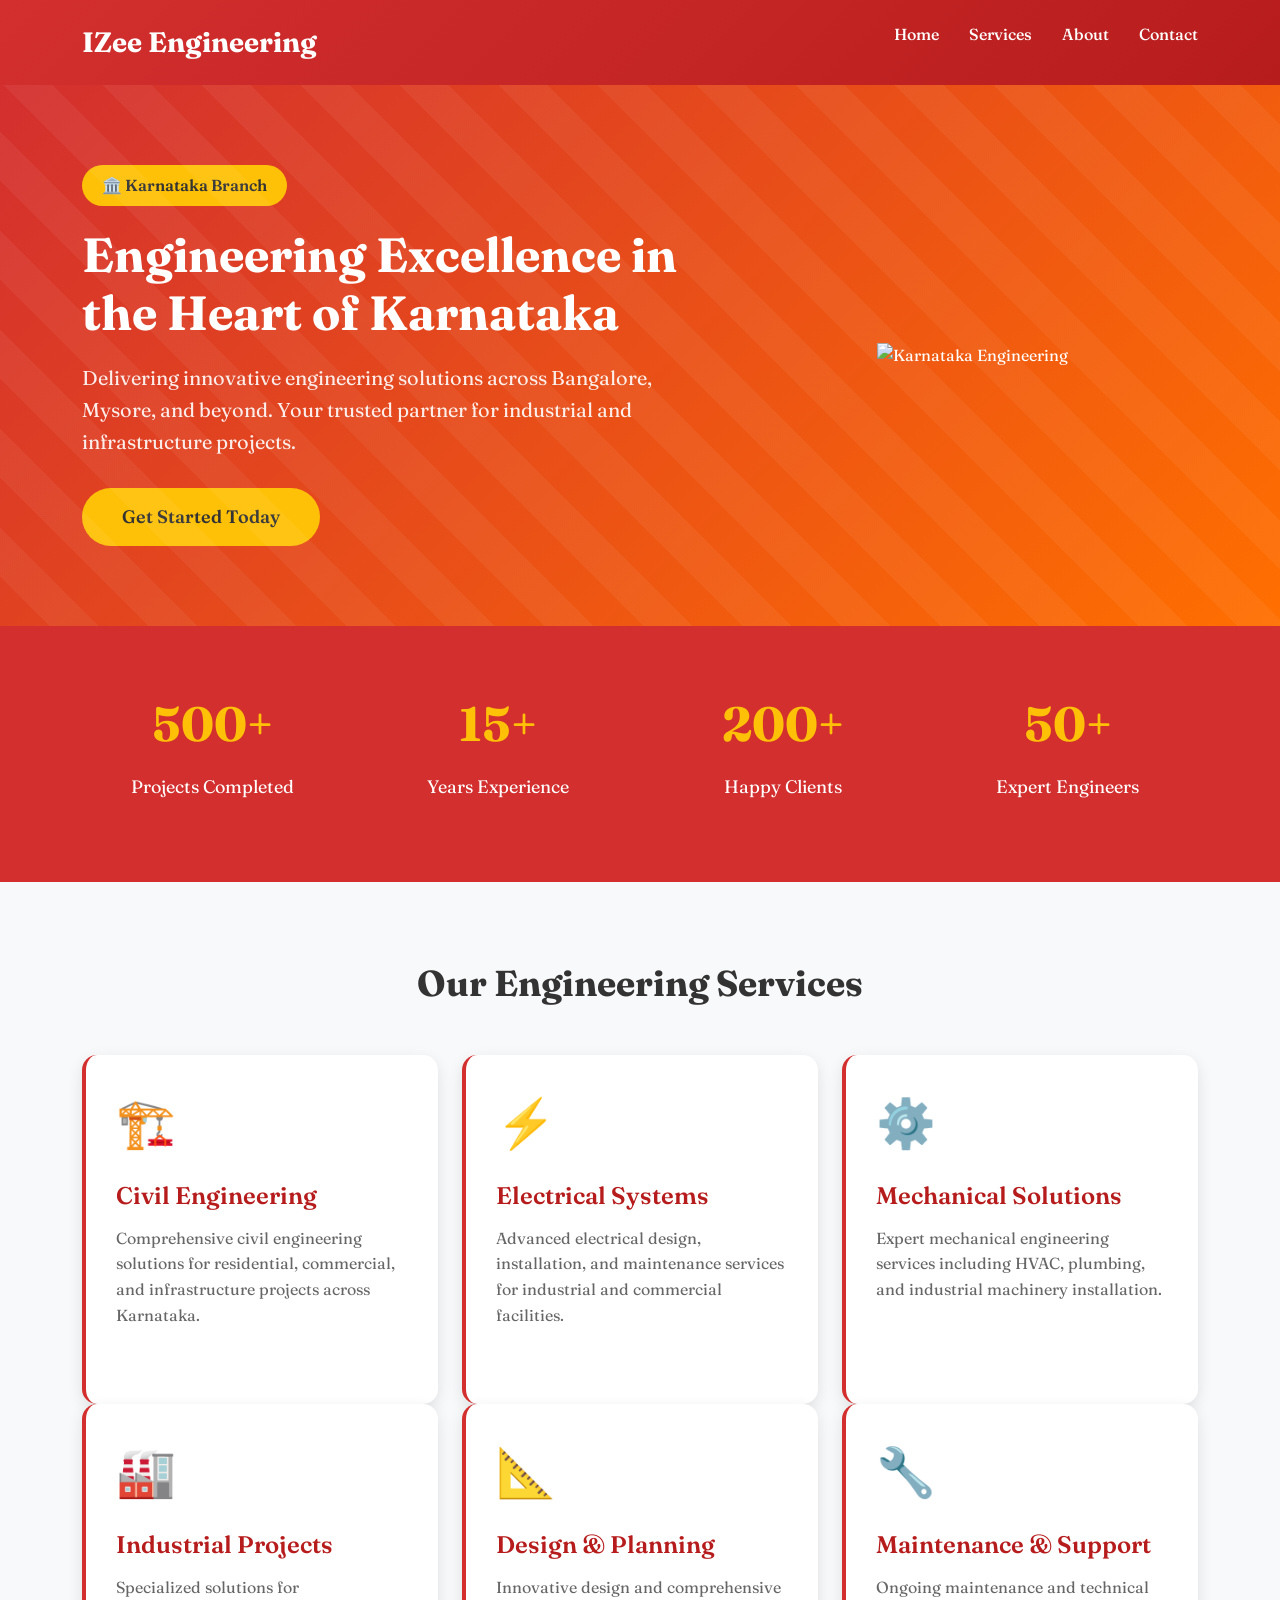
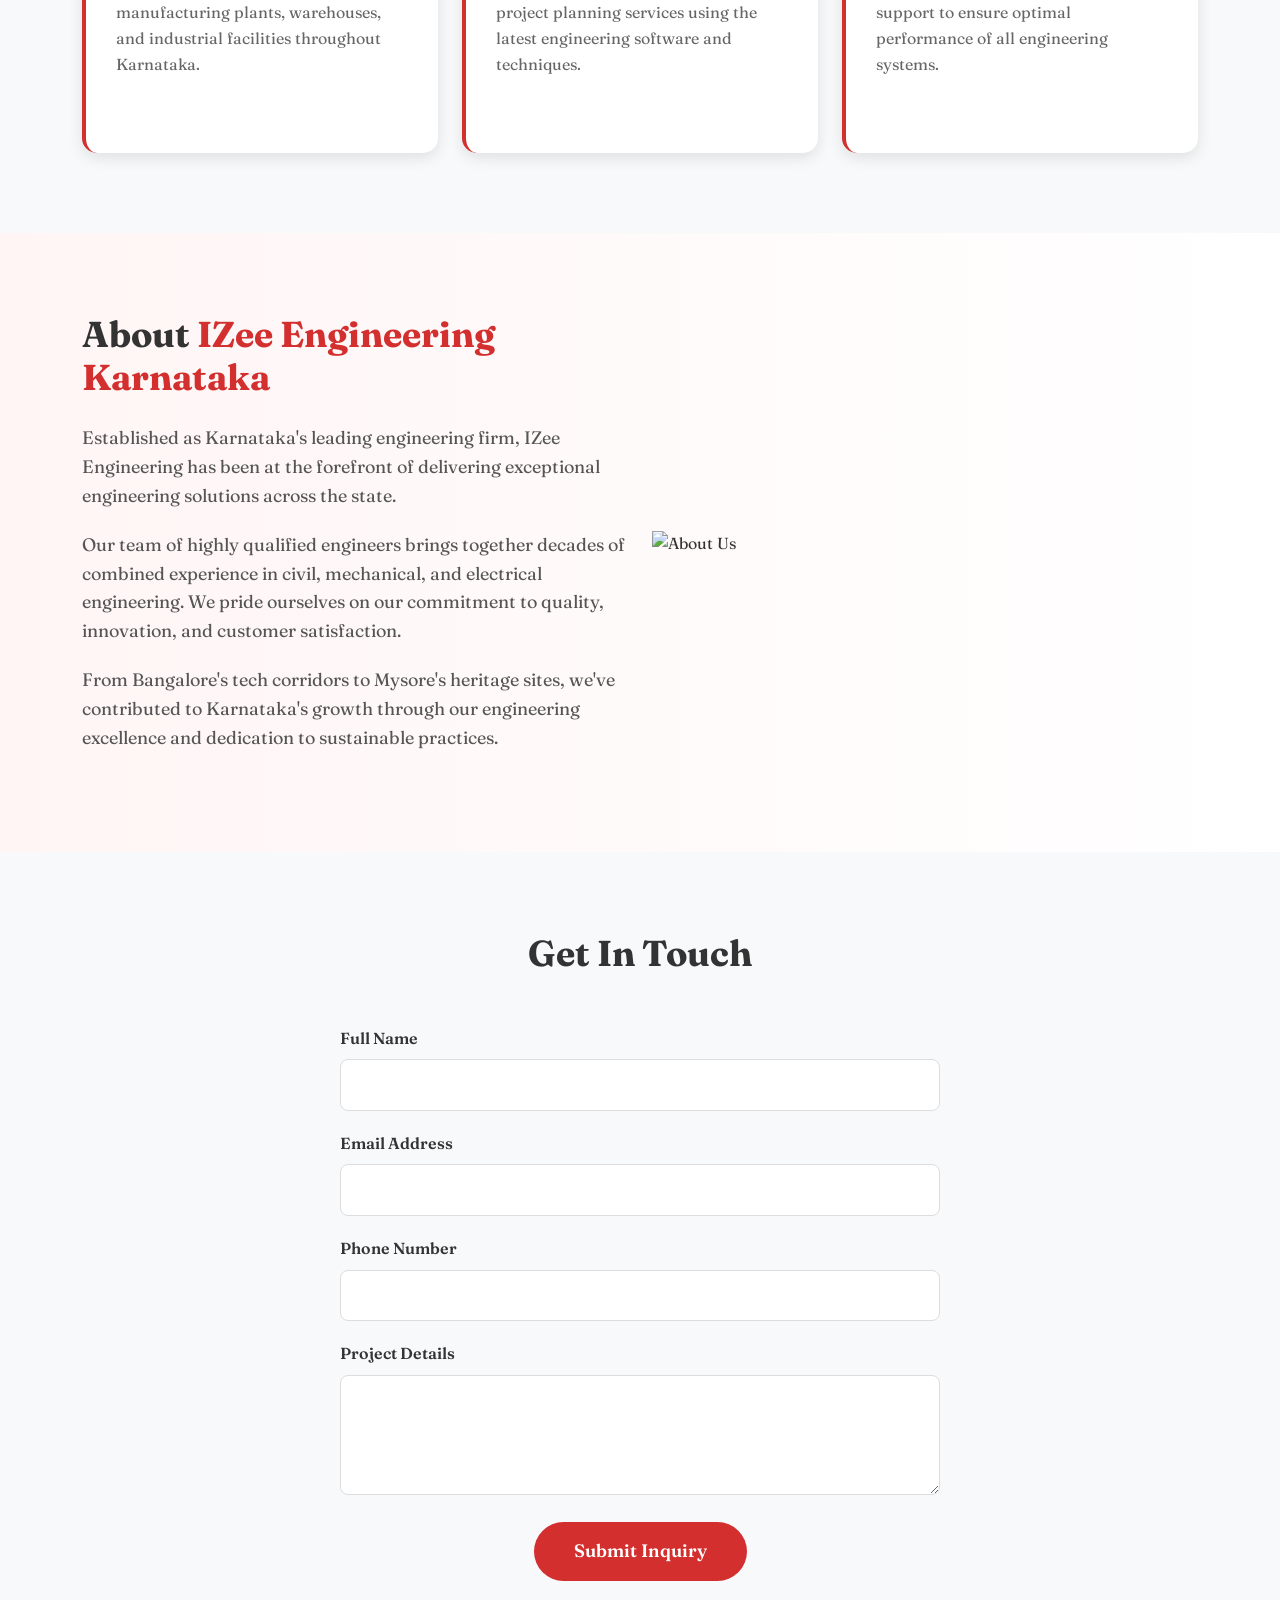
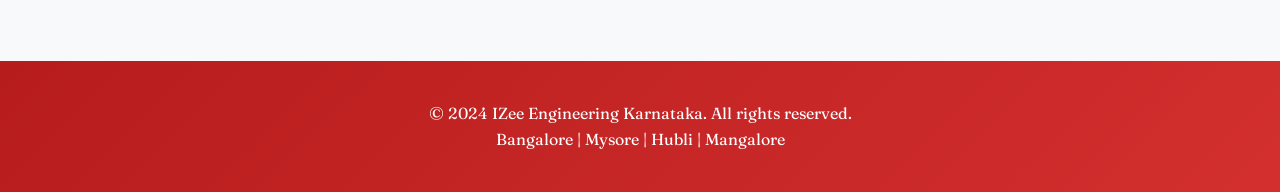
==== karnataka.html @ c945f5a9 "first comment" ====
<!doctype html>
<html lang="en">
  <head>
    <meta charset="UTF-8" />
    <meta name="viewport" content="width=device-width, initial-scale=1.0" />
    <title>IZee Engineering Karnataka - Premier Engineering Solutions</title>

    <!-- Bootstrap CSS -->
    <link href="https://cdn.jsdelivr.net/npm/bootstrap@5.3.3/dist/css/bootstrap.min.css" rel="stylesheet" />

    <!-- Google Fonts -->
    <link rel="preconnect" href="https://fonts.googleapis.com" />
    <link rel="preconnect" href="https://fonts.gstatic.com" crossorigin />
    <link
      href="https://fonts.googleapis.com/css2?family=Fraunces:ital,opsz,wght@0,9..144,100..900;1,9..144,100..900&display=swap"
      rel="stylesheet"
    />

    <!-- Common Styles -->
    <link rel="stylesheet" href="./public/css/common.css" />
    <!-- Karnataka Specific Styles -->
    <link rel="stylesheet" href="./public/css/karnataka.css" />
  </head>
  <body>
    <!-- Header -->
    <header class="header">
      <div class="container">
        <nav class="d-flex justify-content-between align-items-center">
          <a href="#" class="logo">IZee Engineering</a>
          <ul class="nav-links">
            <li><a href="#home">Home</a></li>
            <li><a href="#features">Services</a></li>
            <li><a href="#about">About</a></li>
            <li><a href="#contact">Contact</a></li>
          </ul>
        </nav>
      </div>
    </header>

    <!-- Hero Section -->
    <section id="home" class="hero-section hero-pattern">
      <div class="container">
        <div class="row align-items-center">
          <div class="col-lg-7 hero-content">
            <span class="karnataka-badge">🏛️ Karnataka Branch</span>
            <h1>Engineering Excellence in the Heart of Karnataka</h1>
            <p>
              Delivering innovative engineering solutions across Bangalore, Mysore, and beyond. Your trusted partner for
              industrial and infrastructure projects.
            </p>
            <a href="#contact" class="cta-button">Get Started Today</a>
          </div>
          <div class="col-lg-5">
            <div class="hero-image text-center">
              <img
                src="./public/images/karnataka-hero.svg"
                alt="Karnataka Engineering"
                class="img-fluid"
                style="max-height: 400px"
              />
            </div>
          </div>
        </div>
      </div>
    </section>

    <!-- Stats Section -->
    <section class="stats-section">
      <div class="container">
        <div class="row">
          <div class="col-md-3 stat-item">
            <div class="stat-number">500+</div>
            <div class="stat-label">Projects Completed</div>
          </div>
          <div class="col-md-3 stat-item">
            <div class="stat-number">15+</div>
            <div class="stat-label">Years Experience</div>
          </div>
          <div class="col-md-3 stat-item">
            <div class="stat-number">200+</div>
            <div class="stat-label">Happy Clients</div>
          </div>
          <div class="col-md-3 stat-item">
            <div class="stat-number">50+</div>
            <div class="stat-label">Expert Engineers</div>
          </div>
        </div>
      </div>
    </section>

    <!-- Features Section -->
    <section id="features" class="features-section">
      <div class="container">
        <h2 class="section-title">Our Engineering Services</h2>
        <div class="row">
          <div class="col-md-4">
            <div class="feature-card">
              <div class="feature-icon">🏗️</div>
              <h3>Civil Engineering</h3>
              <p>
                Comprehensive civil engineering solutions for residential, commercial, and infrastructure projects
                across Karnataka.
              </p>
            </div>
          </div>
          <div class="col-md-4">
            <div class="feature-card">
              <div class="feature-icon">⚡</div>
              <h3>Electrical Systems</h3>
              <p>
                Advanced electrical design, installation, and maintenance services for industrial and commercial
                facilities.
              </p>
            </div>
          </div>
          <div class="col-md-4">
            <div class="feature-card">
              <div class="feature-icon">⚙️</div>
              <h3>Mechanical Solutions</h3>
              <p>
                Expert mechanical engineering services including HVAC, plumbing, and industrial machinery installation.
              </p>
            </div>
          </div>
          <div class="col-md-4">
            <div class="feature-card">
              <div class="feature-icon">🏭</div>
              <h3>Industrial Projects</h3>
              <p>
                Specialized solutions for manufacturing plants, warehouses, and industrial facilities throughout
                Karnataka.
              </p>
            </div>
          </div>
          <div class="col-md-4">
            <div class="feature-card">
              <div class="feature-icon">📐</div>
              <h3>Design & Planning</h3>
              <p>
                Innovative design and comprehensive project planning services using the latest engineering software and
                techniques.
              </p>
            </div>
          </div>
          <div class="col-md-4">
            <div class="feature-card">
              <div class="feature-icon">🔧</div>
              <h3>Maintenance & Support</h3>
              <p>Ongoing maintenance and technical support to ensure optimal performance of all engineering systems.</p>
            </div>
          </div>
        </div>
      </div>
    </section>

    <!-- About Section -->
    <section id="about" class="about-section">
      <div class="container">
        <div class="row align-items-center">
          <div class="col-lg-6">
            <div class="about-content">
              <h2>About <span class="about-highlight">IZee Engineering Karnataka</span></h2>
              <p>
                Established as Karnataka's leading engineering firm, IZee Engineering has been at the forefront of
                delivering exceptional engineering solutions across the state.
              </p>
              <p>
                Our team of highly qualified engineers brings together decades of combined experience in civil,
                mechanical, and electrical engineering. We pride ourselves on our commitment to quality, innovation, and
                customer satisfaction.
              </p>
              <p>
                From Bangalore's tech corridors to Mysore's heritage sites, we've contributed to Karnataka's growth
                through our engineering excellence and dedication to sustainable practices.
              </p>
            </div>
          </div>
          <div class="col-lg-6">
            <img src="./public/images/karnataka-about.svg" alt="About Us" class="img-fluid" />
          </div>
        </div>
      </div>
    </section>

    <!-- Contact Section -->
    <section id="contact" class="contact-section">
      <div class="container">
        <h2 class="section-title">Get In Touch</h2>
        <form class="contact-form">
          <div class="form-group">
            <label for="name">Full Name</label>
            <input type="text" id="name" name="name" required />
          </div>
          <div class="form-group">
            <label for="email">Email Address</label>
            <input type="email" id="email" name="email" required />
          </div>
          <div class="form-group">
            <label for="phone">Phone Number</label>
            <input type="tel" id="phone" name="phone" required />
          </div>
          <div class="form-group">
            <label for="message">Project Details</label>
            <textarea id="message" name="message" required></textarea>
          </div>
          <div class="text-center">
            <button type="submit" class="cta-button submit-button">Submit Inquiry</button>
          </div>
        </form>
      </div>
    </section>

    <!-- Footer -->
    <footer class="footer">
      <div class="container">
        <p>&copy; 2024 IZee Engineering Karnataka. All rights reserved.</p>
        <p>Bangalore | Mysore | Hubli | Mangalore</p>
      </div>
    </footer>

    <!-- Bootstrap JS -->
    <script src="https://cdn.jsdelivr.net/npm/bootstrap@5.3.3/dist/js/bootstrap.bundle.min.js"></script>
  </body>
</html>
---- public/css/common.css ----
/* Common Styles for IZee Engineering Landing Pages */

* {
  margin: 0;
  padding: 0;
  box-sizing: border-box;
}

body {
  font-family: 'Fraunces', serif;
  line-height: 1.6;
  color: #333;
}

/* Common Header Styles */
.header {
  padding: 20px 0;
  box-shadow: 0 2px 10px rgba(0, 0, 0, 0.1);
}

.logo {
  font-size: 28px;
  font-weight: 700;
  text-decoration: none;
}

.nav-links {
  list-style: none;
  display: flex;
  gap: 30px;
}

.nav-links a {
  text-decoration: none;
  font-weight: 500;
  transition: all 0.3s ease;
}

/* Common Hero Section */
.hero-section {
  padding: 80px 0;
  min-height: 500px;
  display: flex;
  align-items: center;
}

.hero-content h1 {
  font-size: 48px;
  font-weight: 700;
  margin-bottom: 20px;
  line-height: 1.2;
}

.hero-content p {
  font-size: 20px;
  margin-bottom: 30px;
  opacity: 0.9;
}

.cta-button {
  padding: 15px 40px;
  font-size: 18px;
  font-weight: 600;
  border: none;
  border-radius: 50px;
  cursor: pointer;
  transition: all 0.3s ease;
  text-decoration: none;
  display: inline-block;
}

.cta-button:hover {
  transform: translateY(-3px);
  box-shadow: 0 10px 25px rgba(0, 0, 0, 0.2);
}

/* Common Features Section */
.features-section {
  padding: 80px 0;
  background-color: #f8f9fa;
}

.section-title {
  text-align: center;
  font-size: 36px;
  font-weight: 700;
  margin-bottom: 50px;
}

.feature-card {
  padding: 30px;
  border-radius: 15px;
  background: white;
  box-shadow: 0 5px 15px rgba(0, 0, 0, 0.1);
  transition: all 0.3s ease;
  margin-bottom: 30px;
  height: 100%;
}

.feature-card:hover {
  transform: translateY(-10px);
  box-shadow: 0 15px 30px rgba(0, 0, 0, 0.15);
}

.feature-icon {
  font-size: 48px;
  margin-bottom: 20px;
}

.feature-card h3 {
  font-size: 24px;
  font-weight: 600;
  margin-bottom: 15px;
}

.feature-card p {
  font-size: 16px;
  color: #666;
}

/* Common About Section */
.about-section {
  padding: 80px 0;
}

.about-content h2 {
  font-size: 36px;
  font-weight: 700;
  margin-bottom: 25px;
}

.about-content p {
  font-size: 18px;
  color: #555;
  margin-bottom: 20px;
}

/* Common Contact Section */
.contact-section {
  padding: 80px 0;
  background-color: #f8f9fa;
}

.contact-form {
  max-width: 600px;
  margin: 0 auto;
}

.form-group {
  margin-bottom: 20px;
}

.form-group label {
  display: block;
  margin-bottom: 8px;
  font-weight: 600;
}

.form-group input,
.form-group textarea {
  width: 100%;
  padding: 12px;
  border: 1px solid #ddd;
  border-radius: 8px;
  font-family: 'Fraunces', serif;
  font-size: 16px;
}

.form-group textarea {
  resize: vertical;
  min-height: 120px;
}

/* Common Footer */
.footer {
  padding: 40px 0;
  text-align: center;
  color: white;
}

.footer p {
  margin: 0;
  font-size: 16px;
}

/* Responsive Design */
@media (max-width: 768px) {
  .hero-content h1 {
    font-size: 36px;
  }

  .hero-content p {
    font-size: 18px;
  }

  .nav-links {
    flex-direction: column;
    gap: 15px;
  }

  .section-title {
    font-size: 28px;
  }
}
---- public/css/karnataka.css ----
/* Karnataka Specific Styles */

:root {
  --karnataka-primary: #d32f2f;
  --karnataka-secondary: #ffc107;
  --karnataka-accent: #ff6f00;
  --karnataka-dark: #b71c1c;
}

/* Karnataka Header */
.header {
  background: linear-gradient(135deg, var(--karnataka-primary), var(--karnataka-dark));
}

.logo {
  color: white;
}

.nav-links a {
  color: white;
}

.nav-links a:hover {
  color: var(--karnataka-secondary);
}

/* Karnataka Hero Section */
.hero-section {
  background: linear-gradient(135deg, #d32f2f 0%, #ff6f00 100%);
  color: white;
}

.hero-pattern {
  position: relative;
  overflow: hidden;
}

.hero-pattern::before {
  content: '';
  position: absolute;
  top: 0;
  left: 0;
  right: 0;
  bottom: 0;
  background-image: repeating-linear-gradient(
    45deg,
    transparent,
    transparent 35px,
    rgba(255, 255, 255, 0.05) 35px,
    rgba(255, 255, 255, 0.05) 70px
  );
  pointer-events: none;
}

.cta-button {
  background-color: var(--karnataka-secondary);
  color: #333;
}

.cta-button:hover {
  background-color: #ffb300;
  color: #000;
}

/* Karnataka Feature Cards */
.feature-card {
  border-left: 4px solid var(--karnataka-primary);
}

.feature-icon {
  color: var(--karnataka-primary);
}

.feature-card h3 {
  color: var(--karnataka-dark);
}

/* Karnataka About Section */
.about-section {
  background: linear-gradient(to right, #fff5f5, #ffffff);
}

.about-highlight {
  color: var(--karnataka-primary);
  font-weight: 700;
}

/* Karnataka Contact Form */
.form-group input:focus,
.form-group textarea:focus {
  outline: none;
  border-color: var(--karnataka-primary);
  box-shadow: 0 0 0 3px rgba(211, 47, 47, 0.1);
}

.submit-button {
  background-color: var(--karnataka-primary);
  color: white;
}

.submit-button:hover {
  background-color: var(--karnataka-dark);
}

/* Karnataka Footer */
.footer {
  background: linear-gradient(135deg, var(--karnataka-dark), var(--karnataka-primary));
}

/* Karnataka Decorative Elements */
.karnataka-badge {
  display: inline-block;
  padding: 8px 20px;
  background-color: var(--karnataka-secondary);
  color: #333;
  border-radius: 25px;
  font-weight: 600;
  margin-bottom: 20px;
}

.stats-section {
  background-color: var(--karnataka-primary);
  color: white;
  padding: 60px 0;
  text-align: center;
}

.stat-item {
  margin-bottom: 20px;
}

.stat-number {
  font-size: 48px;
  font-weight: 700;
  color: var(--karnataka-secondary);
}

.stat-label {
  font-size: 18px;
  margin-top: 10px;
}
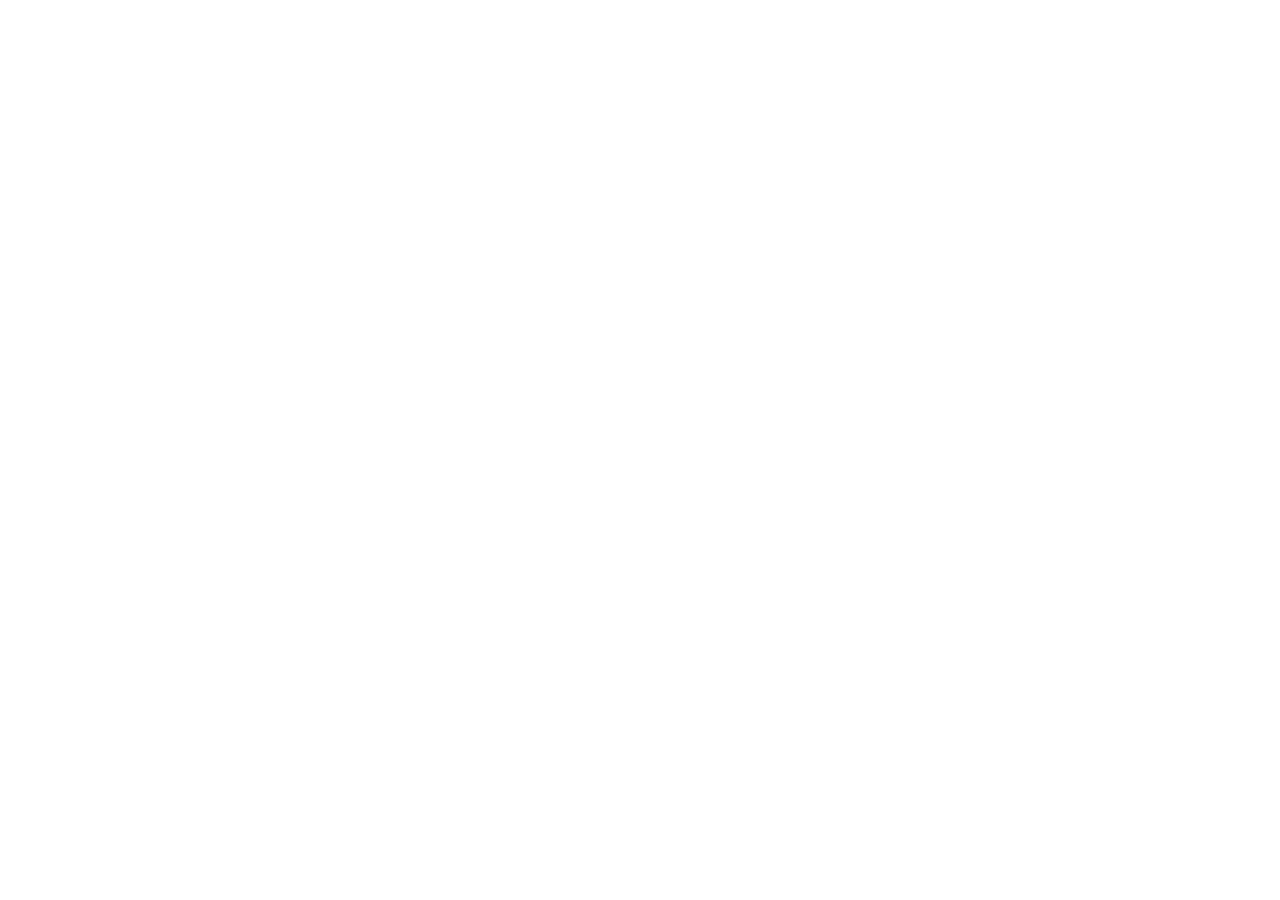
==== commit bf20f124: "add new changes" ====
--- a/karnataka.html
+++ b/karnataka.html
@@ -22,202 +22,6 @@
     <link rel="stylesheet" href="./public/css/karnataka.css" />
   </head>
   <body>
-    <!-- Header -->
-    <header class="header">
-      <div class="container">
-        <nav class="d-flex justify-content-between align-items-center">
-          <a href="#" class="logo">IZee Engineering</a>
-          <ul class="nav-links">
-            <li><a href="#home">Home</a></li>
-            <li><a href="#features">Services</a></li>
-            <li><a href="#about">About</a></li>
-            <li><a href="#contact">Contact</a></li>
-          </ul>
-        </nav>
-      </div>
-    </header>
-
-    <!-- Hero Section -->
-    <section id="home" class="hero-section hero-pattern">
-      <div class="container">
-        <div class="row align-items-center">
-          <div class="col-lg-7 hero-content">
-            <span class="karnataka-badge">🏛️ Karnataka Branch</span>
-            <h1>Engineering Excellence in the Heart of Karnataka</h1>
-            <p>
-              Delivering innovative engineering solutions across Bangalore, Mysore, and beyond. Your trusted partner for
-              industrial and infrastructure projects.
-            </p>
-            <a href="#contact" class="cta-button">Get Started Today</a>
-          </div>
-          <div class="col-lg-5">
-            <div class="hero-image text-center">
-              <img
-                src="./public/images/karnataka-hero.svg"
-                alt="Karnataka Engineering"
-                class="img-fluid"
-                style="max-height: 400px"
-              />
-            </div>
-          </div>
-        </div>
-      </div>
-    </section>
-
-    <!-- Stats Section -->
-    <section class="stats-section">
-      <div class="container">
-        <div class="row">
-          <div class="col-md-3 stat-item">
-            <div class="stat-number">500+</div>
-            <div class="stat-label">Projects Completed</div>
-          </div>
-          <div class="col-md-3 stat-item">
-            <div class="stat-number">15+</div>
-            <div class="stat-label">Years Experience</div>
-          </div>
-          <div class="col-md-3 stat-item">
-            <div class="stat-number">200+</div>
-            <div class="stat-label">Happy Clients</div>
-          </div>
-          <div class="col-md-3 stat-item">
-            <div class="stat-number">50+</div>
-            <div class="stat-label">Expert Engineers</div>
-          </div>
-        </div>
-      </div>
-    </section>
-
-    <!-- Features Section -->
-    <section id="features" class="features-section">
-      <div class="container">
-        <h2 class="section-title">Our Engineering Services</h2>
-        <div class="row">
-          <div class="col-md-4">
-            <div class="feature-card">
-              <div class="feature-icon">🏗️</div>
-              <h3>Civil Engineering</h3>
-              <p>
-                Comprehensive civil engineering solutions for residential, commercial, and infrastructure projects
-                across Karnataka.
-              </p>
-            </div>
-          </div>
-          <div class="col-md-4">
-            <div class="feature-card">
-              <div class="feature-icon">⚡</div>
-              <h3>Electrical Systems</h3>
-              <p>
-                Advanced electrical design, installation, and maintenance services for industrial and commercial
-                facilities.
-              </p>
-            </div>
-          </div>
-          <div class="col-md-4">
-            <div class="feature-card">
-              <div class="feature-icon">⚙️</div>
-              <h3>Mechanical Solutions</h3>
-              <p>
-                Expert mechanical engineering services including HVAC, plumbing, and industrial machinery installation.
-              </p>
-            </div>
-          </div>
-          <div class="col-md-4">
-            <div class="feature-card">
-              <div class="feature-icon">🏭</div>
-              <h3>Industrial Projects</h3>
-              <p>
-                Specialized solutions for manufacturing plants, warehouses, and industrial facilities throughout
-                Karnataka.
-              </p>
-            </div>
-          </div>
-          <div class="col-md-4">
-            <div class="feature-card">
-              <div class="feature-icon">📐</div>
-              <h3>Design & Planning</h3>
-              <p>
-                Innovative design and comprehensive project planning services using the latest engineering software and
-                techniques.
-              </p>
-            </div>
-          </div>
-          <div class="col-md-4">
-            <div class="feature-card">
-              <div class="feature-icon">🔧</div>
-              <h3>Maintenance & Support</h3>
-              <p>Ongoing maintenance and technical support to ensure optimal performance of all engineering systems.</p>
-            </div>
-          </div>
-        </div>
-      </div>
-    </section>
-
-    <!-- About Section -->
-    <section id="about" class="about-section">
-      <div class="container">
-        <div class="row align-items-center">
-          <div class="col-lg-6">
-            <div class="about-content">
-              <h2>About <span class="about-highlight">IZee Engineering Karnataka</span></h2>
-              <p>
-                Established as Karnataka's leading engineering firm, IZee Engineering has been at the forefront of
-                delivering exceptional engineering solutions across the state.
-              </p>
-              <p>
-                Our team of highly qualified engineers brings together decades of combined experience in civil,
-                mechanical, and electrical engineering. We pride ourselves on our commitment to quality, innovation, and
-                customer satisfaction.
-              </p>
-              <p>
-                From Bangalore's tech corridors to Mysore's heritage sites, we've contributed to Karnataka's growth
-                through our engineering excellence and dedication to sustainable practices.
-              </p>
-            </div>
-          </div>
-          <div class="col-lg-6">
-            <img src="./public/images/karnataka-about.svg" alt="About Us" class="img-fluid" />
-          </div>
-        </div>
-      </div>
-    </section>
-
-    <!-- Contact Section -->
-    <section id="contact" class="contact-section">
-      <div class="container">
-        <h2 class="section-title">Get In Touch</h2>
-        <form class="contact-form">
-          <div class="form-group">
-            <label for="name">Full Name</label>
-            <input type="text" id="name" name="name" required />
-          </div>
-          <div class="form-group">
-            <label for="email">Email Address</label>
-            <input type="email" id="email" name="email" required />
-          </div>
-          <div class="form-group">
-            <label for="phone">Phone Number</label>
-            <input type="tel" id="phone" name="phone" required />
-          </div>
-          <div class="form-group">
-            <label for="message">Project Details</label>
-            <textarea id="message" name="message" required></textarea>
-          </div>
-          <div class="text-center">
-            <button type="submit" class="cta-button submit-button">Submit Inquiry</button>
-          </div>
-        </form>
-      </div>
-    </section>
-
-    <!-- Footer -->
-    <footer class="footer">
-      <div class="container">
-        <p>&copy; 2024 IZee Engineering Karnataka. All rights reserved.</p>
-        <p>Bangalore | Mysore | Hubli | Mangalore</p>
-      </div>
-    </footer>
-
     <!-- Bootstrap JS -->
     <script src="https://cdn.jsdelivr.net/npm/bootstrap@5.3.3/dist/js/bootstrap.bundle.min.js"></script>
   </body>
--- a/public/css/common.css
+++ b/public/css/common.css
@@ -1,204 +1,83 @@
-/* Common Styles for IZee Engineering Landing Pages */
+/* Import Google Fonts */
+@import url('https://fonts.googleapis.com/css2?family=Playfair+Display:wght@400;500;600;700;800;900&display=swap');
+@import url('https://fonts.googleapis.com/css2?family=Inter:wght@100;200;300;400;500;600;700;800;900&display=swap');
 
-* {
+/* Font Family Classes */
+.font-playfair {
+  font-family: 'Playfair Display', serif;
+}
+
+.font-inter {
+  font-family: 'Inter', sans-serif;
+}
+
+/* Global Body Styles */
+body {
+  font-family: 'Inter', sans-serif;
   margin: 0;
   padding: 0;
-  box-sizing: border-box;
 }
 
-body {
-  font-family: 'Fraunces', serif;
-  line-height: 1.6;
-  color: #333;
+/* Container Styles */
+.container {
+  max-width: 1320px;
+  padding-left: 16px;
+  padding-right: 16px;
+  margin-left: auto;
+  margin-right: auto;
 }
 
-/* Common Header Styles */
-.header {
-  padding: 20px 0;
-  box-shadow: 0 2px 10px rgba(0, 0, 0, 0.1);
+/* Common Background Color */
+.bg-gradient-red {
+  background: linear-gradient(102deg, #f71613 0%, #f71613 100%);
 }
 
-.logo {
-  font-size: 28px;
-  font-weight: 700;
-  text-decoration: none;
+/* Label Colors */
+.label-color-1 {
+  color: #e5e7eb;
 }
 
-.nav-links {
-  list-style: none;
-  display: flex;
-  gap: 30px;
+.label-color-2 {
+  color: #1e1b4b;
 }
 
-.nav-links a {
-  text-decoration: none;
-  font-weight: 500;
-  transition: all 0.3s ease;
+.label-color-3 {
+  color: #1d293d;
 }
 
-/* Common Hero Section */
-.hero-section {
-  padding: 80px 0;
-  min-height: 500px;
-  display: flex;
-  align-items: center;
+.label-color-4 {
+  color: #314158;
 }
 
-.hero-content h1 {
-  font-size: 48px;
-  font-weight: 700;
-  margin-bottom: 20px;
-  line-height: 1.2;
+.label-color-5 {
+  color: #6d7279;
 }
 
-.hero-content p {
-  font-size: 20px;
-  margin-bottom: 30px;
-  opacity: 0.9;
+.label-color-6 {
+  color: #f71613;
 }
 
-.cta-button {
-  padding: 15px 40px;
-  font-size: 18px;
-  font-weight: 600;
-  border: none;
-  border-radius: 50px;
-  cursor: pointer;
-  transition: all 0.3s ease;
-  text-decoration: none;
-  display: inline-block;
+/* Background Color Classes */
+.bg-label-1 {
+  background-color: #e5e7eb;
 }
 
-.cta-button:hover {
-  transform: translateY(-3px);
-  box-shadow: 0 10px 25px rgba(0, 0, 0, 0.2);
+.bg-label-2 {
+  background-color: #1e1b4b;
 }
 
-/* Common Features Section */
-.features-section {
-  padding: 80px 0;
-  background-color: #f8f9fa;
+.bg-label-3 {
+  background-color: #1d293d;
 }
 
-.section-title {
-  text-align: center;
-  font-size: 36px;
-  font-weight: 700;
-  margin-bottom: 50px;
+.bg-label-4 {
+  background-color: #314158;
 }
 
-.feature-card {
-  padding: 30px;
-  border-radius: 15px;
-  background: white;
-  box-shadow: 0 5px 15px rgba(0, 0, 0, 0.1);
-  transition: all 0.3s ease;
-  margin-bottom: 30px;
-  height: 100%;
+.bg-label-5 {
+  background-color: #6d7279;
 }
 
-.feature-card:hover {
-  transform: translateY(-10px);
-  box-shadow: 0 15px 30px rgba(0, 0, 0, 0.15);
+.bg-label-6 {
+  background-color: #f71613;
 }
-
-.feature-icon {
-  font-size: 48px;
-  margin-bottom: 20px;
-}
-
-.feature-card h3 {
-  font-size: 24px;
-  font-weight: 600;
-  margin-bottom: 15px;
-}
-
-.feature-card p {
-  font-size: 16px;
-  color: #666;
-}
-
-/* Common About Section */
-.about-section {
-  padding: 80px 0;
-}
-
-.about-content h2 {
-  font-size: 36px;
-  font-weight: 700;
-  margin-bottom: 25px;
-}
-
-.about-content p {
-  font-size: 18px;
-  color: #555;
-  margin-bottom: 20px;
-}
-
-/* Common Contact Section */
-.contact-section {
-  padding: 80px 0;
-  background-color: #f8f9fa;
-}
-
-.contact-form {
-  max-width: 600px;
-  margin: 0 auto;
-}
-
-.form-group {
-  margin-bottom: 20px;
-}
-
-.form-group label {
-  display: block;
-  margin-bottom: 8px;
-  font-weight: 600;
-}
-
-.form-group input,
-.form-group textarea {
-  width: 100%;
-  padding: 12px;
-  border: 1px solid #ddd;
-  border-radius: 8px;
-  font-family: 'Fraunces', serif;
-  font-size: 16px;
-}
-
-.form-group textarea {
-  resize: vertical;
-  min-height: 120px;
-}
-
-/* Common Footer */
-.footer {
-  padding: 40px 0;
-  text-align: center;
-  color: white;
-}
-
-.footer p {
-  margin: 0;
-  font-size: 16px;
-}
-
-/* Responsive Design */
-@media (max-width: 768px) {
-  .hero-content h1 {
-    font-size: 36px;
-  }
-
-  .hero-content p {
-    font-size: 18px;
-  }
-
-  .nav-links {
-    flex-direction: column;
-    gap: 15px;
-  }
-
-  .section-title {
-    font-size: 28px;
-  }
-}
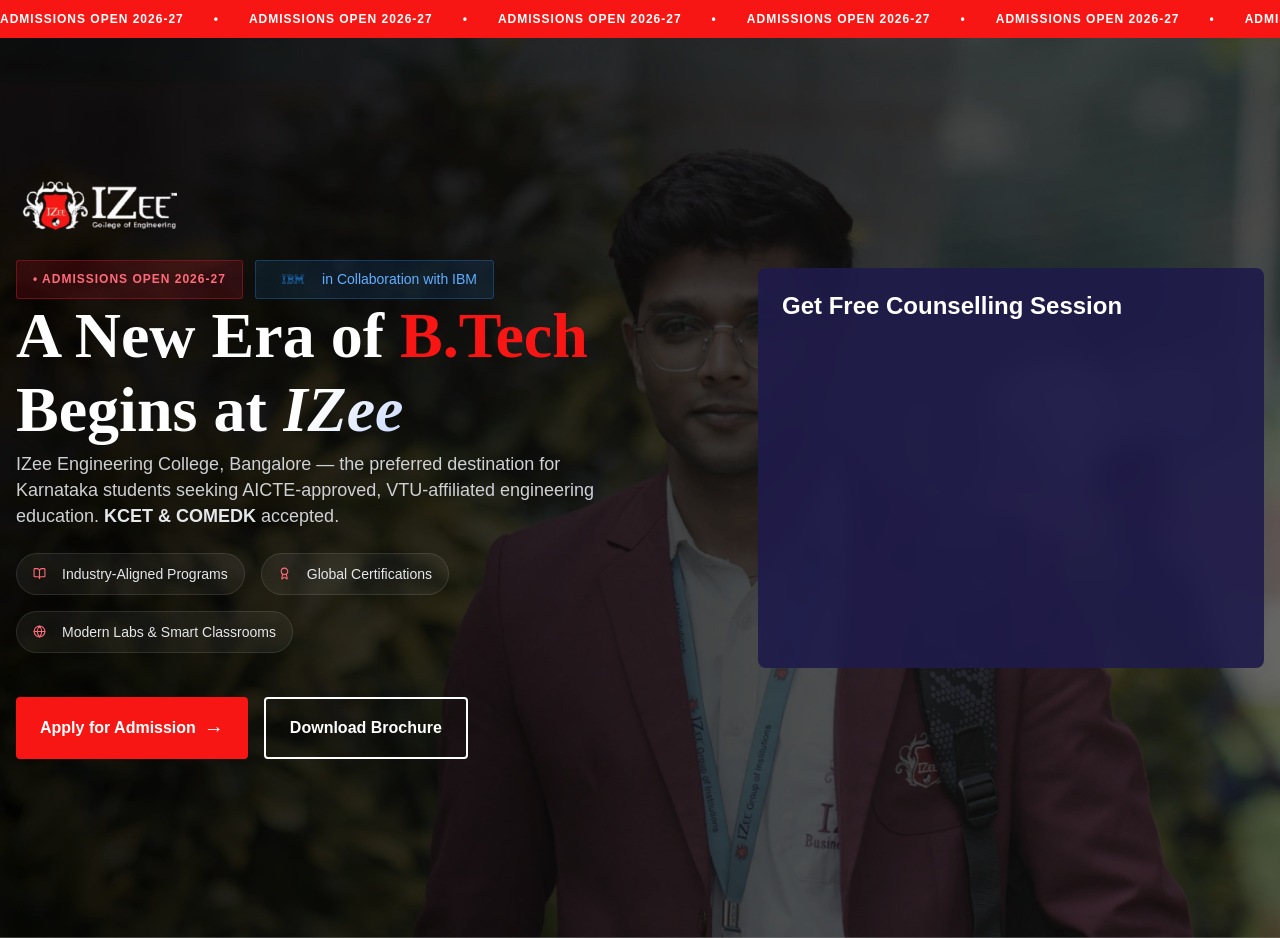
==== commit 86cb1197: "add new changes" ====
--- a/karnataka.html
+++ b/karnataka.html
@@ -22,6 +22,148 @@
     <link rel="stylesheet" href="./public/css/karnataka.css" />
   </head>
   <body>
+    <!-- Marquee Strip -->
+    <div class="marquee-strip bg-gradient-red">
+      <div class="marquee-content">
+        <span>ADMISSIONS OPEN 2026-27</span>
+        <span>•</span>
+        <span>ADMISSIONS OPEN 2026-27</span>
+        <span>•</span>
+        <span>ADMISSIONS OPEN 2026-27</span>
+        <span>•</span>
+        <span>ADMISSIONS OPEN 2026-27</span>
+        <span>•</span>
+        <span>ADMISSIONS OPEN 2026-27</span>
+        <span>•</span>
+        <span>ADMISSIONS OPEN 2026-27</span>
+        <span>•</span>
+        <span>ADMISSIONS OPEN 2026-27</span>
+        <span>•</span>
+        <span>ADMISSIONS OPEN 2026-27</span>
+        <span>•</span>
+        <span>ADMISSIONS OPEN 2026-27</span>
+        <span>•</span>
+        <span>ADMISSIONS OPEN 2026-27</span>
+        <span>•</span>
+        <span>ADMISSIONS OPEN 2026-27</span>
+        <span>•</span>
+        <span>ADMISSIONS OPEN 2026-27</span>
+        <span>•</span>
+        <span>ADMISSIONS OPEN 2026-27</span>
+        <span>•</span>
+        <span>ADMISSIONS OPEN 2026-27</span>
+        <span>•</span>
+        <span>ADMISSIONS OPEN 2026-27</span>
+        <span>•</span>
+        <span>ADMISSIONS OPEN 2026-27</span>
+        <span>•</span>
+        <span>ADMISSIONS OPEN 2026-27</span>
+        <span>•</span>
+        <span>ADMISSIONS OPEN 2026-27</span>
+        <span>•</span>
+        <span>ADMISSIONS OPEN 2026-27</span>
+        <span>•</span>
+        <span>ADMISSIONS OPEN 2026-27</span>
+        <span>•</span>
+        <span>ADMISSIONS OPEN 2026-27</span>
+        <span>•</span>
+        <span>ADMISSIONS OPEN 2026-27</span>
+        <span>•</span>
+        <span>ADMISSIONS OPEN 2026-27</span>
+        <span>•</span>
+        <span>ADMISSIONS OPEN 2026-27</span>
+        <span>•</span>
+      </div>
+    </div>
+
+    <!-- Banner Section -->
+    <section class="banner-section">
+      <div class="banner-bg">
+        <div class="container">
+          <div class="row align-items-center min-vh-100 pt-2 pb-5">
+            <!-- Left Content -->
+            <div class="col-lg-7 col-md-12">
+              <div class="py-4">
+                <!-- Logo -->
+                <div class="logo-izee">
+                  <img src="./public/images/karnataka/izee-logo.svg" alt="IZee Logo" style="height: 58px" />
+                </div>
+
+                <!-- Admission Badge -->
+                <div class="d-flex" style="gap: 12px">
+                  <div class="d-inline-flex align-items-center gap-2 px-3 py-2 admission-badge">
+                    <span class="label-color-7 fw-semibold" style="font-size: 12px; letter-spacing: 1px"
+                      >• ADMISSIONS OPEN 2026-27</span
+                    >
+                  </div>
+
+                  <!-- IBM Collaboration Badge -->
+                  <div class="d-inline-flex align-items-center gap-2 px-3 py-2 ibm-badge">
+                    <img src="./public/images/karnataka/ibm-logo.webp" alt="IBM" style="height: 20px" />
+                    <span class="label-color-8 fw-medium" style="font-size: 14px">in Collaboration with IBM</span>
+                  </div>
+                </div>
+
+                <!-- Main Heading -->
+                <h1 class="main-heading font-playfair mb-1">
+                  A New Era of <span class="text-gradient">B.Tech</span><br />
+                  Begins at <span class="fst-italic izee-text">IZee</span>
+                </h1>
+
+                <!-- Description -->
+                <p class="fs-18 label-color-9 mb-4" style="max-width: 600px; line-height: 1.6">
+                  IZee Engineering College, Bangalore — the preferred destination for Karnataka students seeking
+                  AICTE-approved, VTU-affiliated engineering education.
+                  <strong class="label-color-1"> KCET & COMEDK </strong> accepted.
+                </p>
+
+                <!-- Features List -->
+                <div class="d-flex flex-row flex-wrap gap-3 key-heilight-wrapper">
+                  <div class="banner-key-higlight d-flex align-items-center gap-3">
+                    <img
+                      src="./public/images/karnataka/book-icon.svg"
+                      alt="Industry"
+                      style="width: 13px; height: 13px"
+                    />
+                    <span class="label-color-1 fs-14 fw-medium">Industry-Aligned Programs</span>
+                  </div>
+                  <div class="banner-key-higlight d-flex align-items-center gap-3">
+                    <img
+                      src="./public/images/karnataka/certificate-icon.svg"
+                      alt="Certifications"
+                      style="width: 13px; height: 13px"
+                    />
+                    <span class="label-color-1 fs-14 fw-medium">Global Certifications</span>
+                  </div>
+                  <div class="banner-key-higlight d-flex align-items-center gap-3">
+                    <img src="./public/images/karnataka/globle-icon.svg" alt="Labs" style="width: 13px; height: 13px" />
+                    <span class="label-color-1 fs-14 fw-medium">Modern Labs & Smart Classrooms</span>
+                  </div>
+                </div>
+
+                <!-- CTA Buttons -->
+                <div class="d-flex gap-3 flex-wrap">
+                  <button class="btn btn-primary-custom d-inline-flex align-items-center gap-2 px-4 py-3 fw-semibold">
+                    Apply for Admission
+                    <span class="arrow-icon fs-5">→</span>
+                  </button>
+                  <button class="btn btn-secondary-custom px-4 py-3 fw-semibold">Download Brochure</button>
+                </div>
+              </div>
+            </div>
+
+            <!-- Right Content - Form (Placeholder) -->
+            <div class="col-lg-5 col-md-12 mt-4 mt-lg-0">
+              <div class="form-placeholder rounded-3 p-4">
+                <h3 class="text-white fs-4 fw-bold mb-4">Get Free Counselling Session</h3>
+                <!-- Form will be added later -->
+              </div>
+            </div>
+          </div>
+        </div>
+      </div>
+    </section>
+
     <!-- Bootstrap JS -->
     <script src="https://cdn.jsdelivr.net/npm/bootstrap@5.3.3/dist/js/bootstrap.bundle.min.js"></script>
   </body>
--- a/public/css/common.css
+++ b/public/css/common.css
@@ -57,6 +57,17 @@
   color: #f71613;
 }
 
+.label-color-7 {
+  color: #ff6b7a;
+}
+
+.label-color-8 {
+  color: #60afff;
+}
+.label-color-9 {
+  color: #cfd0d4;
+}
+
 /* Background Color Classes */
 .bg-label-1 {
   background-color: #e5e7eb;
@@ -81,3 +92,54 @@
 .bg-label-6 {
   background-color: #f71613;
 }
+
+/* Custom Font Sizes (Even Numbers Only) */
+.fs-10 {
+  font-size: 10px !important;
+  line-height: 16px !important;
+}
+
+.fs-12 {
+  font-size: 12px !important;
+  line-height: 18px !important;
+}
+
+.fs-14 {
+  font-size: 14px !important;
+  line-height: 20px !important;
+}
+
+.fs-16 {
+  font-size: 16px !important;
+  line-height: 24px !important;
+}
+
+.fs-18 {
+  font-size: 18px !important;
+  line-height: 26px !important;
+}
+
+.fs-20 {
+  font-size: 20px !important;
+  line-height: 28px !important;
+}
+
+.fs-22 {
+  font-size: 22px !important;
+  line-height: 30px !important;
+}
+
+.fs-24 {
+  font-size: 24px !important;
+  line-height: 32px !important;
+}
+
+.fs-26 {
+  font-size: 26px !important;
+  line-height: 34px !important;
+}
+
+.fs-28 {
+  font-size: 28px !important;
+  line-height: 36px !important;
+}
--- a/public/css/karnataka.css
+++ b/public/css/karnataka.css
@@ -0,0 +1,165 @@
+/* Marquee Strip Styles */
+.marquee-strip {
+  width: 100%;
+  overflow: hidden;
+  padding: 10px 0;
+  position: relative;
+}
+
+.marquee-content {
+  display: flex;
+  gap: 30px;
+  animation: marquee 20s linear infinite;
+  white-space: nowrap;
+}
+
+.marquee-content span {
+  color: #ffffff;
+  font-family: 'Inter', sans-serif;
+  font-size: 12px;
+  font-weight: 600;
+  letter-spacing: 1px;
+}
+
+@keyframes marquee {
+  0% {
+    transform: translateX(0);
+  }
+  100% {
+    transform: translateX(-50%);
+  }
+}
+
+/* Banner Section Styles */
+.banner-section {
+  position: relative;
+  min-height: 100vh;
+  overflow: hidden;
+}
+
+.banner-bg {
+  background-image: url('../../public/images/karnataka/banner-bg-image.webp');
+  background-size: cover;
+  background-position: center;
+  background-repeat: no-repeat;
+  position: relative;
+  min-height: 100vh;
+}
+
+.logo-izee {
+  margin-bottom: 24px;
+}
+
+.banner-bg::before {
+  content: '';
+  position: absolute;
+  top: 0;
+  left: 0;
+  right: 0;
+  bottom: 0;
+  background: rgba(0, 0, 0, 0.5);
+  z-index: 1;
+}
+
+.banner-section .container {
+  position: relative;
+  z-index: 2;
+}
+
+/* Admission Badge */
+.admission-badge {
+  border-radius: 3px;
+  border: 1px solid rgba(204, 18, 48, 0.45);
+  background: rgba(204, 18, 48, 0.18);
+}
+
+/* IBM Badge */
+.ibm-badge {
+  border-radius: 3px;
+  border: 1px solid rgba(31, 112, 193, 0.4);
+  background: rgba(31, 112, 193, 0.15);
+}
+
+/* Text Gradient */
+.text-gradient {
+  background: linear-gradient(113deg, #f71613 0%, #f71613 100%);
+  background-clip: text;
+  -webkit-background-clip: text;
+  -webkit-text-fill-color: transparent;
+}
+
+.main-heading {
+  color: #fff;
+  font-family: 'Playfair Display';
+  font-size: 64px;
+  font-style: normal;
+  font-weight: 700;
+  line-height: normal;
+}
+.izee-text {
+  background: linear-gradient(124deg, #fff 30%, #c8d8ff 100%);
+  background-clip: text;
+  -webkit-background-clip: text;
+  -webkit-text-fill-color: transparent;
+}
+.key-heilight-wrapper {
+  margin-bottom: 44px;
+}
+
+.banner-key-higlight {
+  padding: 10px 16px;
+  border-radius: 100px;
+  border: 1px solid rgba(255, 255, 255, 0.1);
+  background: rgba(255, 255, 255, 0.05);
+}
+
+/* CTA Buttons */
+.btn-primary-custom {
+  background: #f71613;
+  color: #ffffff;
+  border: none;
+  border-radius: 4px;
+  transition: all 0.3s ease;
+}
+
+.btn-primary-custom:hover {
+  background: #d61411;
+  color: #ffffff;
+  transform: translateY(-2px);
+  box-shadow: 0 4px 12px rgba(247, 22, 19, 0.3);
+}
+
+.arrow-icon {
+  transition: transform 0.3s ease;
+}
+
+.btn-primary-custom:hover .arrow-icon {
+  transform: translateX(4px);
+}
+
+.btn-secondary-custom {
+  background: transparent;
+  color: #ffffff;
+  border: 2px solid #ffffff;
+  border-radius: 4px;
+  transition: all 0.3s ease;
+}
+
+.btn-secondary-custom:hover {
+  background: #ffffff;
+  color: #1d293d;
+}
+
+/* Form Placeholder */
+.form-placeholder {
+  background: rgba(30, 27, 75, 0.9);
+  backdrop-filter: blur(10px);
+  min-height: 400px;
+}
+
+/* Responsive Adjustments */
+@media (max-width: 767px) {
+  .marquee-content span {
+    font-size: 12px;
+  }
+}
